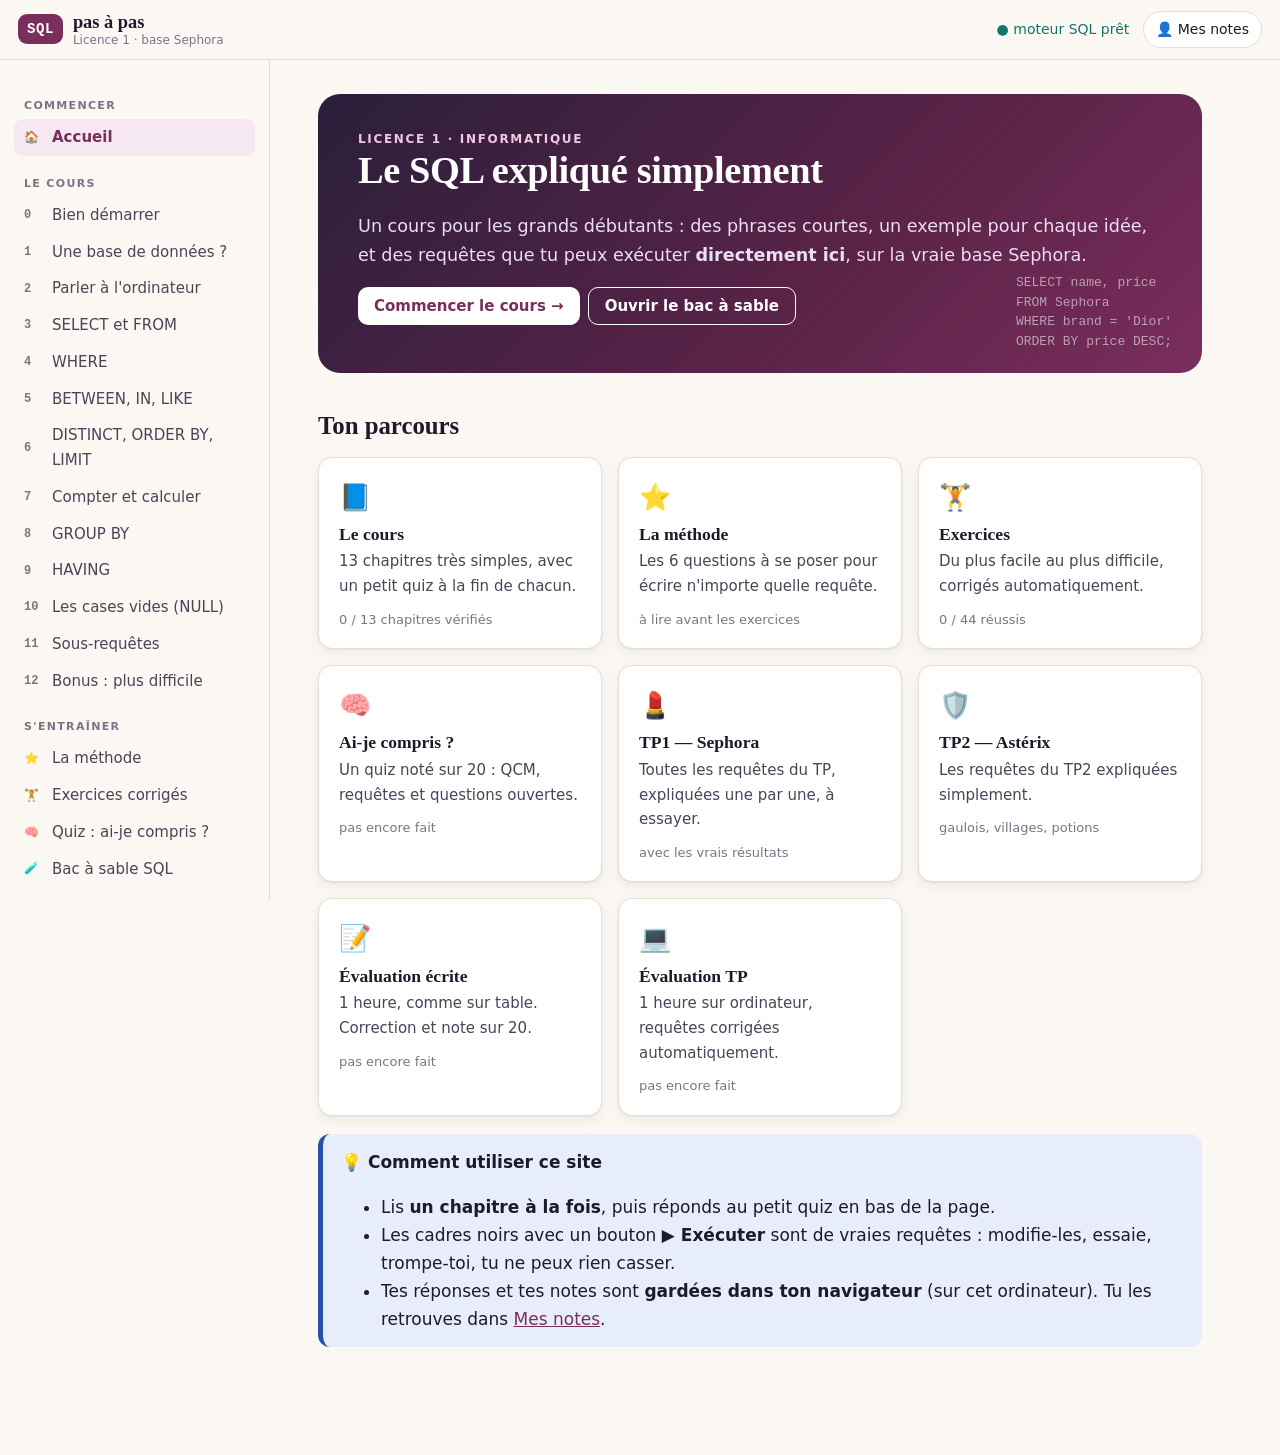
==== index.html @ 53aeb88c "Site SQL pas à pas : cours, TP, exercices corrigés, quiz et évaluations Cours de SQL pour grands déb" ====
<!DOCTYPE html>
<html lang="fr">
<head>
<meta charset="utf-8">
<meta name="viewport" content="width=device-width, initial-scale=1">
<title>SQL pas à pas — Cours, TP et évaluations (base Sephora)</title>
<meta name="description" content="Cours de SQL pour grands débutants : explications simples, TP Sephora et Astérix, exercices corrigés automatiquement, quiz et évaluations notées.">
<link rel="icon" href="data:image/svg+xml,%3Csvg xmlns='http://www.w3.org/2000/svg' viewBox='0 0 64 64'%3E%3Crect width='64' height='64' rx='14' fill='%237a2e5c'/%3E%3Ctext x='32' y='42' font-size='26' text-anchor='middle' fill='white' font-family='monospace' font-weight='bold'%3ESQL%3C/text%3E%3C/svg%3E">
<link rel="stylesheet" href="assets/css/style.css">
</head>
<body>
<a class="skip" href="#main">Aller au contenu</a>
<header class="topbar">
  <button class="menu-btn" id="menuBtn" aria-label="Ouvrir le menu" aria-expanded="false">☰</button>
  <a class="brand" href="#/"><span class="brand-logo">SQL</span><span class="brand-text">pas à pas<small>Licence 1 · base Sephora</small></span></a>
  <div class="top-right">
    <span class="engine" id="engineStatus" title="Moteur SQL dans le navigateur">⏳ moteur SQL…</span>
    <a class="who" href="#/notes" id="whoLink">👤 Mes notes</a>
  </div>
</header>
<div class="layout">
  <nav class="sidebar" id="sidebar" aria-label="Navigation principale"></nav>
  <main id="main" class="main" tabindex="-1"></main>
</div>
<div class="overlay" id="overlay"></div>

<script src="assets/vendor/sql-wasm.js"></script>
<script src="assets/js/helpers.js"></script>
<script src="assets/js/content/cours.js"></script>
<script src="assets/js/content/tp.js"></script>
<script src="assets/js/content/exercices.js"></script>
<script src="assets/js/content/quiz.js"></script>
<script src="assets/js/content/evaluations.js"></script>
<script src="assets/js/app.js"></script>
</body>
</html>
---- assets/css/style.css ----
/* ====== SQL pas à pas — feuille de style ====== */
:root {
  --paper: #fbf8f3;
  --paper-2: #f3eee5;
  --card: #ffffff;
  --ink: #1e1a2b;
  --ink-2: #4a4458;
  --ink-3: #7b7488;
  --line: #e4ddd0;
  --plum: #7a2e5c;
  --plum-2: #9c3f76;
  --plum-soft: #f6e8f0;
  --teal: #12756b;
  --teal-soft: #e2f3f0;
  --amber: #a8620a;
  --amber-soft: #fdf0dc;
  --red: #b3261e;
  --red-soft: #fbe6e4;
  --blue: #2850a8;
  --blue-soft: #e7edfa;
  --code-bg: #221d30;
  --code-ink: #efeaf7;
  --radius: 14px;
  --shadow: 0 1px 2px rgba(30, 26, 43, .06), 0 4px 14px rgba(30, 26, 43, .06);
  --serif: "Iowan Old Style", "Palatino Linotype", Palatino, Georgia, "Times New Roman", serif;
  --sans: system-ui, -apple-system, "Segoe UI", Roboto, "Helvetica Neue", Arial, sans-serif;
  --mono: ui-monospace, "SF Mono", "Cascadia Code", Menlo, Consolas, "Liberation Mono", monospace;
  --side: 270px;
}

* { box-sizing: border-box; }
html { scroll-behavior: smooth; }
body {
  margin: 0; background: var(--paper); color: var(--ink);
  font: 17px/1.65 var(--sans); -webkit-font-smoothing: antialiased;
}
a { color: var(--plum); }
a:hover { color: var(--plum-2); }
h1, h2, h3, h4 { font-family: var(--serif); line-height: 1.25; color: var(--ink); }
h1 { font-size: 2.1rem; margin: .2em 0 .4em; letter-spacing: -.01em; }
h2 { font-size: 1.55rem; margin: 2em 0 .6em; padding-top: .3em; border-top: 1px solid var(--line); }
h3 { font-size: 1.2rem; margin: 1.6em 0 .5em; }
p, li { max-width: 72ch; }
code { font-family: var(--mono); font-size: .9em; background: var(--paper-2); padding: .1em .35em; border-radius: 5px; }
hr { border: 0; border-top: 1px solid var(--line); margin: 2em 0; }
[hidden] { display: none !important; }
.skip { position: absolute; left: -999px; }
.skip:focus { left: 10px; top: 10px; background: #fff; padding: 8px; z-index: 99; }

/* ---------- barre du haut ---------- */
.topbar {
  position: sticky; top: 0; z-index: 30; height: 60px;
  display: flex; align-items: center; gap: 14px; padding: 0 18px;
  background: rgba(251, 248, 243, .92); backdrop-filter: blur(8px);
  border-bottom: 1px solid var(--line);
}
.brand { display: flex; align-items: center; gap: 10px; text-decoration: none; color: var(--ink); }
.brand-logo {
  font: 700 14px/1 var(--mono); color: #fff; background: var(--plum);
  padding: 8px 9px; border-radius: 9px; letter-spacing: .04em;
}
.brand-text { font: 600 1.15rem/1.1 var(--serif); }
.brand-text small { display: block; font: 12px var(--sans); color: var(--ink-3); }
.top-right { margin-left: auto; display: flex; align-items: center; gap: 14px; font-size: 14px; }
.engine { color: var(--ink-3); }
.engine.ok { color: var(--teal); }
.engine.err { color: var(--red); }
.who { text-decoration: none; padding: 6px 12px; border: 1px solid var(--line); border-radius: 99px; background: #fff; color: var(--ink); }
.menu-btn { display: none; font-size: 22px; background: none; border: 0; cursor: pointer; color: var(--ink); }

/* ---------- mise en page ---------- */
.layout { display: flex; }
.sidebar {
  position: sticky; top: 60px; height: calc(100vh - 60px); overflow-y: auto;
  width: var(--side); flex: 0 0 var(--side); padding: 18px 14px 40px;
  border-right: 1px solid var(--line); font-size: 15px;
}
.sidebar h4 {
  font: 700 11px/1 var(--sans); letter-spacing: .12em; text-transform: uppercase;
  color: var(--ink-3); margin: 22px 10px 8px;
}
.sidebar a {
  display: flex; align-items: center; gap: 8px; padding: 6px 10px; border-radius: 9px;
  color: var(--ink-2); text-decoration: none;
}
.sidebar a:hover { background: var(--paper-2); color: var(--ink); }
.sidebar a.active { background: var(--plum-soft); color: var(--plum); font-weight: 600; }
.sidebar .num { font: 600 12px var(--mono); color: var(--ink-3); min-width: 20px; }
.sidebar .done-dot { margin-left: auto; font-size: 12px; color: var(--teal); }
.main { flex: 1; min-width: 0; padding: 34px 48px 90px; max-width: 980px; }
.main:focus { outline: none; }
.overlay { display: none; }

@media (max-width: 900px) {
  .menu-btn { display: block; }
  .sidebar {
    position: fixed; left: 0; top: 60px; z-index: 40; background: var(--paper);
    transform: translateX(-100%); transition: transform .2s; box-shadow: var(--shadow);
  }
  .sidebar.open { transform: none; }
  .overlay.show { display: block; position: fixed; inset: 60px 0 0; background: rgba(0, 0, 0, .25); z-index: 35; }
  .main { padding: 24px 18px 80px; }
  .brand-text small, .engine { display: none; }
  h1 { font-size: 1.7rem; }
}

/* ---------- éléments de page ---------- */
.kicker { font: 700 12px var(--sans); letter-spacing: .14em; text-transform: uppercase; color: var(--plum); }
.lead { font-size: 1.12rem; color: var(--ink-2); }
.crumbs { font-size: 14px; color: var(--ink-3); margin-bottom: 6px; }
.crumbs a { color: var(--ink-3); }

.hero {
  background: linear-gradient(135deg, #2a1f3a 0%, #5b2348 60%, #7a2e5c 100%);
  color: #fff; border-radius: 22px; padding: 38px 40px; margin-bottom: 30px; position: relative; overflow: hidden;
}
.hero h1 { color: #fff; font-size: 2.4rem; margin-top: 0; }
.hero p { color: #eadff0; font-size: 1.1rem; }
.hero pre {
  position: absolute; right: 30px; bottom: 22px; margin: 0; font: 13px/1.5 var(--mono);
  color: rgba(255, 255, 255, .55); text-align: left;
}
@media (max-width: 900px) { .hero pre { display: none; } .hero { padding: 26px 22px; } }
.hero .btn { background: #fff; color: var(--plum); }

.grid { display: grid; gap: 16px; grid-template-columns: repeat(auto-fill, minmax(240px, 1fr)); }
.card {
  display: block; background: var(--card); border: 1px solid var(--line); border-radius: var(--radius);
  padding: 18px 20px; text-decoration: none; color: var(--ink); box-shadow: var(--shadow); transition: transform .12s, border-color .12s;
}
a.card:hover { transform: translateY(-2px); border-color: var(--plum-2); color: var(--ink); }
.card .ico { font-size: 26px; }
.card h3 { margin: .3em 0 .2em; font-size: 1.1rem; }
.card p { margin: 0; color: var(--ink-2); font-size: 15px; }
.card .meta { margin-top: 10px; font-size: 13px; color: var(--ink-3); }

.btn {
  display: inline-flex; align-items: center; gap: 6px; border: 0; cursor: pointer;
  font: 600 15px var(--sans); padding: 9px 16px; border-radius: 10px;
  background: var(--plum); color: #fff; text-decoration: none; transition: background .12s;
}
.btn:hover { background: var(--plum-2); color: #fff; }
.btn.ghost { background: transparent; color: var(--plum); border: 1px solid var(--plum); }
.btn.ghost:hover { background: var(--plum-soft); color: var(--plum); }
.btn.soft { background: var(--paper-2); color: var(--ink); }
.btn.soft:hover { background: var(--line); color: var(--ink); }
.btn.teal { background: var(--teal); }
.btn.teal:hover { background: #0e5f57; }
.btn.small { padding: 6px 11px; font-size: 14px; }
.btn:disabled { opacity: .45; cursor: not-allowed; }
.btn-row { display: flex; flex-wrap: wrap; gap: 8px; margin: 10px 0; }

/* ---------- encadrés ---------- */
.box { border-radius: 12px; padding: 14px 18px; margin: 18px 0; border-left: 5px solid; }
.box-title { font-weight: 700; margin-bottom: 4px; }
.box p:last-child, .box ul:last-child { margin-bottom: 0; }
.box p:first-of-type { margin-top: 4px; }
.box-idee, .box-image { background: var(--blue-soft); border-color: var(--blue); }
.box-piege { background: var(--red-soft); border-color: var(--red); }
.box-retenir { background: var(--teal-soft); border-color: var(--teal); }
.box-astuce { background: var(--amber-soft); border-color: var(--amber); }

/* ---------- tableaux ---------- */
.tbl-wrap { overflow-x: auto; margin: 14px 0; border: 1px solid var(--line); border-radius: 10px; background: #fff; }
.tbl { border-collapse: collapse; width: 100%; font-size: 15px; }
.tbl th, .tbl td { padding: 7px 12px; text-align: left; border-bottom: 1px solid var(--line); vertical-align: top; }
.tbl th { background: var(--paper-2); font-weight: 600; font-size: 14px; }
.tbl tr:last-child td { border-bottom: 0; }
.tbl td code { white-space: nowrap; }
.tbl.compact td, .tbl.compact th { padding: 5px 10px; font-size: 14px; }
.null { font: italic 13px var(--mono); color: var(--ink-3); }
.tbl .ok { color: var(--teal); font-weight: 700; }
.tbl .ko { color: var(--red); font-weight: 700; }

/* ---------- code ---------- */
pre.code {
  background: var(--code-bg); color: var(--code-ink); border-radius: 12px; padding: 14px 18px;
  font: 14.5px/1.6 var(--mono); overflow-x: auto; margin: 14px 0;
}
pre.code code { background: none; padding: 0; font-size: inherit; color: inherit; }
.t-kw { color: #ff9ecf; font-weight: 600; }
.t-fn { color: #8fd6ff; }
.t-str { color: #ffe08a; }
.t-num { color: #b6f0a8; }
.t-com { color: #9a92ab; font-style: italic; }
.t-bad { color: #fff; background: #c0392b; border-radius: 3px; }

/* ---------- éditeur SQL ---------- */
.editor { border: 1px solid #3a3150; border-radius: 12px; overflow: hidden; background: var(--code-bg); margin: 12px 0; box-shadow: var(--shadow); }
.editor-head {
  display: flex; align-items: center; gap: 8px; flex-wrap: wrap;
  padding: 7px 10px; background: #2d2640; color: #cfc6e0; font-size: 13px;
}
.editor-head .lbl { font-weight: 600; color: #fff; }
.editor-head select {
  font: 13px var(--sans); background: #3a3150; color: #fff; border: 1px solid #4b4166; border-radius: 6px; padding: 3px 6px;
}
.editor-head .spacer { flex: 1; }
.editor-head .hint { color: #9a92ab; }
.code-area { position: relative; font: 14.5px/1.6 var(--mono); }
.code-area pre, .code-area textarea {
  margin: 0; padding: 12px 16px; font: inherit; white-space: pre-wrap; word-wrap: break-word;
  overflow-wrap: anywhere; tab-size: 2; min-height: 64px; border: 0;
}
.code-area pre { color: var(--code-ink); pointer-events: none; position: absolute; inset: 0; overflow: hidden; }
.code-area textarea {
  position: relative; display: block; width: 100%; resize: vertical; background: transparent;
  color: transparent; caret-color: #fff; outline: none;
}
.code-area textarea::placeholder { color: #7d7393; }
.code-area textarea::selection { background: rgba(255, 158, 207, .35); color: transparent; }
.editor-foot { display: flex; gap: 8px; flex-wrap: wrap; padding: 8px 10px; background: #2d2640; align-items: center; }
.editor-foot .btn { font-size: 14px; padding: 6px 12px; }
.editor-foot .btn.soft { background: #3a3150; color: #e9e3f5; }
.editor-foot .btn.soft:hover { background: #4b4166; }
.editor-foot .status { color: #b4abc6; font-size: 13px; margin-left: auto; }
.editor.locked textarea { caret-color: #fff; }

.result { background: #fff; border-top: 1px solid var(--line); max-height: 380px; overflow: auto; }
.result .tbl-wrap { border: 0; border-radius: 0; margin: 0; }
.result .count { font-size: 13px; color: var(--ink-3); padding: 6px 12px; background: var(--paper); border-bottom: 1px solid var(--line); position: sticky; top: 0; z-index: 1; }
.result .tbl th { position: static; }
.result .err { padding: 12px 14px; color: var(--red); background: var(--red-soft); font-size: 15px; }
.result .err small { display: block; color: var(--ink-3); font-family: var(--mono); margin-top: 4px; }
.result .warn { padding: 10px 14px; color: var(--amber); background: var(--amber-soft); font-size: 14px; }

/* ---------- feedback ---------- */
.feedback { border-radius: 10px; padding: 10px 14px; margin: 10px 0; font-size: 15px; }
.feedback.ok { background: var(--teal-soft); color: #0b4d46; border: 1px solid #b9e2db; }
.feedback.ko { background: var(--red-soft); color: #7a1a14; border: 1px solid #f1c3be; }
.feedback.mid { background: var(--amber-soft); color: #6b3e05; border: 1px solid #f2d6a8; }
.feedback.info { background: var(--blue-soft); color: #1d3b7a; border: 1px solid #c8d5f2; }

/* ---------- exercices et questions ---------- */
.q {
  background: var(--card); border: 1px solid var(--line); border-radius: var(--radius);
  padding: 18px 20px; margin: 18px 0; box-shadow: var(--shadow); scroll-margin-top: 80px;
}
.q-head { display: flex; align-items: baseline; gap: 10px; flex-wrap: wrap; }
.q-num { font: 700 13px var(--mono); color: #fff; background: var(--plum); padding: 3px 8px; border-radius: 7px; }
.q-pts { margin-left: auto; font-size: 13px; color: var(--ink-3); font-weight: 600; white-space: nowrap; }
.q-title { font-weight: 600; font-size: 1.05rem; }
.q-status { font-size: 13px; font-weight: 700; }
.q-status.ok { color: var(--teal); }
.q-status.ko { color: var(--red); }
.q-body { margin-top: 8px; }
.q-body p { margin: .4em 0; }
details.think { margin: 10px 0; background: var(--amber-soft); border-radius: 10px; padding: 8px 14px; }
details.think summary { cursor: pointer; font-weight: 600; color: var(--amber); }
details.think[open] summary { margin-bottom: 6px; }
details.sol { margin: 10px 0; background: var(--teal-soft); border-radius: 10px; padding: 8px 14px; }
details.sol summary { cursor: pointer; font-weight: 600; color: var(--teal); }
.expected { font-size: 14px; color: var(--ink-3); }
.expected b { color: var(--ink-2); }

.choices { display: grid; gap: 8px; margin: 10px 0; }
.choice {
  display: flex; gap: 10px; align-items: flex-start; padding: 9px 12px; border: 1px solid var(--line);
  border-radius: 10px; cursor: pointer; background: #fff; transition: border-color .1s, background .1s;
}
.choice:hover { border-color: var(--plum-2); }
.choice input { margin-top: 5px; accent-color: var(--plum); }
.choice.right { border-color: var(--teal); background: var(--teal-soft); }
.choice.wrong { border-color: var(--red); background: var(--red-soft); }
.choice.locked { cursor: default; }

textarea.answer, input.answer {
  width: 100%; font: 16px/1.5 var(--sans); padding: 10px 12px; border: 1px solid var(--line);
  border-radius: 10px; background: #fff; color: var(--ink); resize: vertical;
}
textarea.answer:focus, input.answer:focus { outline: 2px solid var(--plum-soft); border-color: var(--plum-2); }
.model { background: var(--teal-soft); border-radius: 10px; padding: 10px 14px; margin: 10px 0; }
.model-title { font-weight: 700; color: var(--teal); font-size: 14px; margin-bottom: 4px; }
.self { display: flex; flex-wrap: wrap; gap: 8px; align-items: center; margin-top: 8px; font-size: 14px; }
.self .btn.small.on { background: var(--teal); color: #fff; }

/* ---------- évaluations ---------- */
.eval-bar {
  position: sticky; top: 60px; z-index: 20; display: flex; gap: 14px; align-items: center; flex-wrap: wrap;
  background: var(--paper); border: 1px solid var(--line); border-radius: 12px; padding: 10px 14px; margin: 16px 0;
  box-shadow: var(--shadow);
}
.timer { font: 700 18px var(--mono); color: var(--plum); }
.timer.late { color: var(--red); }
.eval-bar .grow { flex: 1; }
.ident { display: grid; gap: 10px; grid-template-columns: 1fr 1fr; max-width: 560px; }
.ident label { font-size: 14px; color: var(--ink-2); }
.ident input { width: 100%; padding: 8px 10px; border: 1px solid var(--line); border-radius: 8px; font: 15px var(--sans); }
.score-card {
  background: linear-gradient(135deg, #12756b, #0e5f57); color: #fff; border-radius: 18px; padding: 22px 26px; margin: 20px 0;
}
.score-card .big { font: 700 3rem/1 var(--serif); }
.score-card .big small { font-size: 1.3rem; opacity: .8; }
.score-card p { color: #d8f1ed; margin: .5em 0 0; }
.score-card .btn { background: #fff; color: var(--teal); }

.progress { height: 8px; border-radius: 99px; background: var(--paper-2); overflow: hidden; }
.progress > span { display: block; height: 100%; background: var(--teal); border-radius: 99px; }

.pill { display: inline-block; font-size: 12px; font-weight: 700; padding: 2px 9px; border-radius: 99px; background: var(--paper-2); color: var(--ink-2); }
.pill.green { background: var(--teal-soft); color: var(--teal); }
.pill.plum { background: var(--plum-soft); color: var(--plum); }
.pill.amber { background: var(--amber-soft); color: var(--amber); }

.pager { display: flex; justify-content: space-between; gap: 12px; margin-top: 40px; flex-wrap: wrap; }
.pager a { flex: 1; min-width: 200px; padding: 14px 18px; border: 1px solid var(--line); border-radius: 12px; text-decoration: none; background: #fff; }
.pager a:hover { border-color: var(--plum-2); }
.pager small { display: block; color: var(--ink-3); font-size: 13px; }
.pager .next { text-align: right; }

.schema { font-size: 14px; }
.schema code { font-size: 13px; }
.loading { color: var(--ink-3); padding: 40px 0; }
.levels { display: flex; flex-wrap: wrap; gap: 8px; margin: 14px 0 20px; }
.levels a { text-decoration: none; }

@media print {
  .topbar, .sidebar, .eval-bar, .editor-foot, .btn, .pager, .no-print { display: none !important; }
  .main { padding: 0; max-width: none; }
  body { background: #fff; font-size: 12pt; }
  .q { box-shadow: none; break-inside: avoid; }
  .editor { border: 1px solid #999; }
}
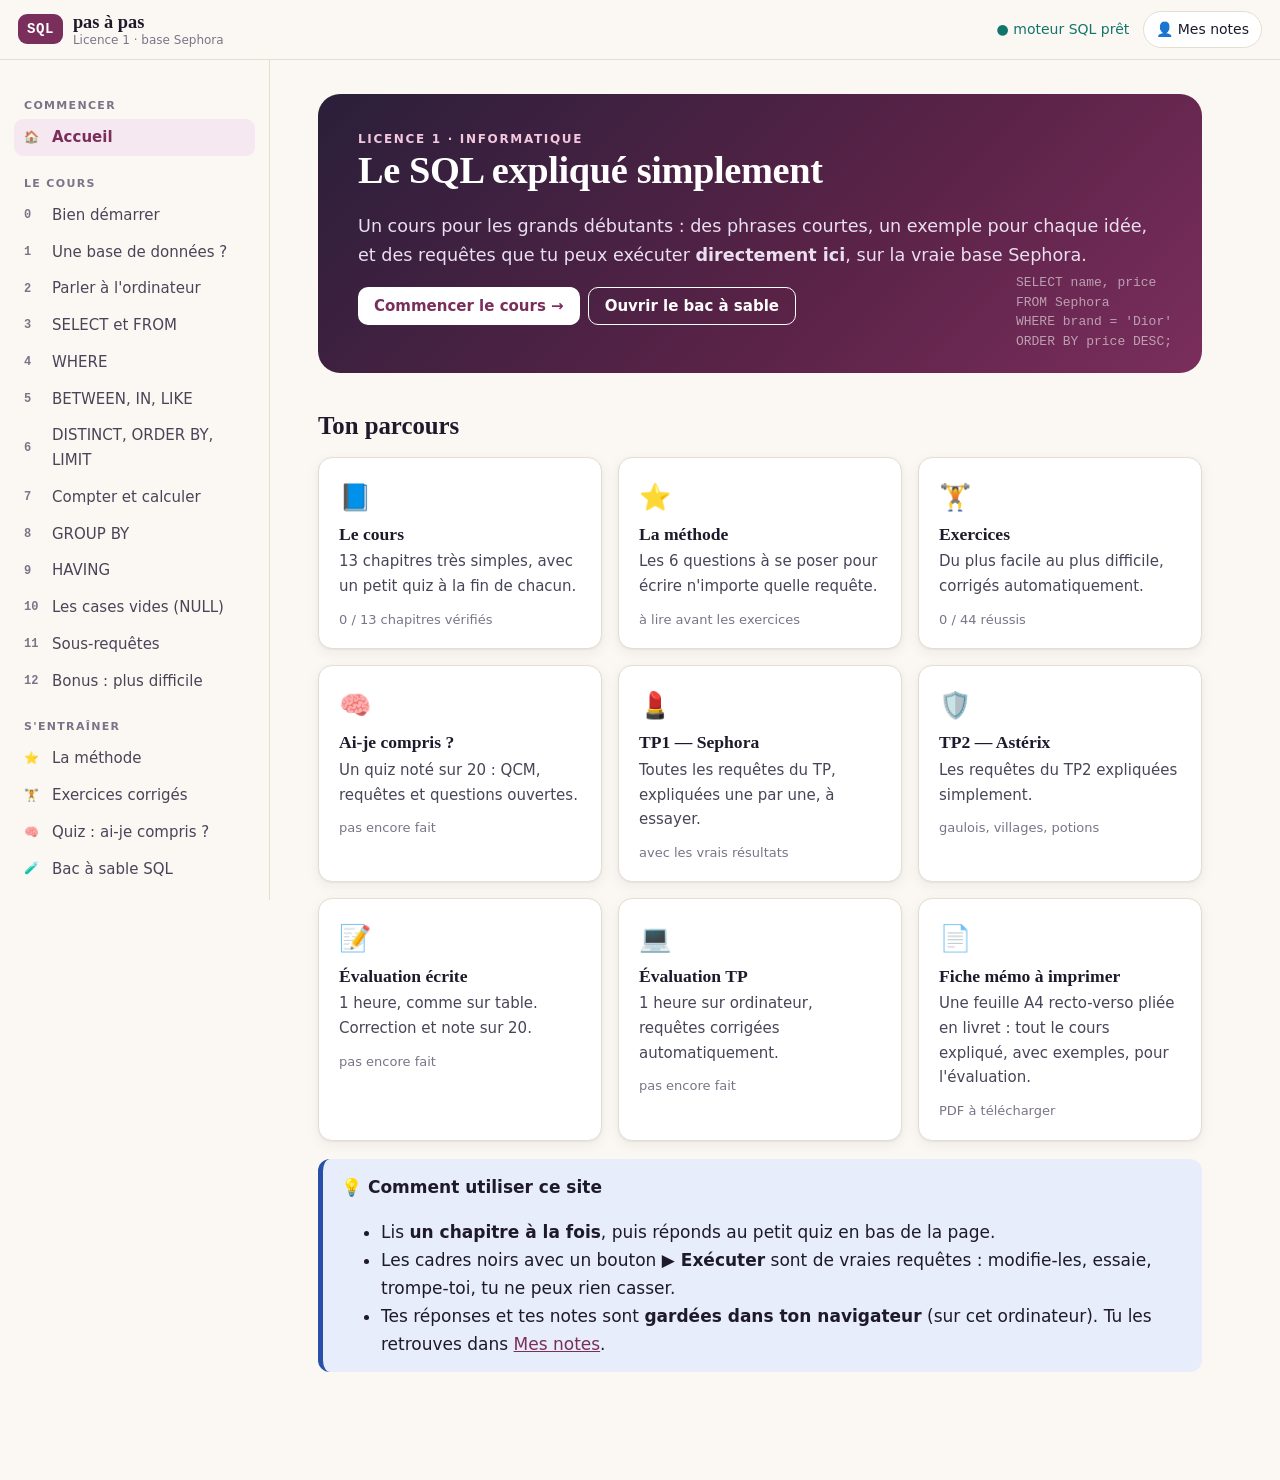
==== commit 1836f4cc: "Mesure d'audience anonyme avec Umami (sans cookies) Ajoute le script Umami Cloud (region UE) en tete" ====
--- a/index.html
+++ b/index.html
@@ -1,6 +1,7 @@
 <!DOCTYPE html>
 <html lang="fr">
 <head>
+<script defer src="https://cloud.umami.is/script.js" data-website-id="09bb50e4-e5cd-47d4-b231-1551e99b2df5" data-domains="xseorkly.github.io" data-exclude-search="true"></script>
 <meta charset="utf-8">
 <meta name="viewport" content="width=device-width, initial-scale=1">
 <title>SQL pas à pas — Cours, TP et évaluations (base Sephora)</title>
